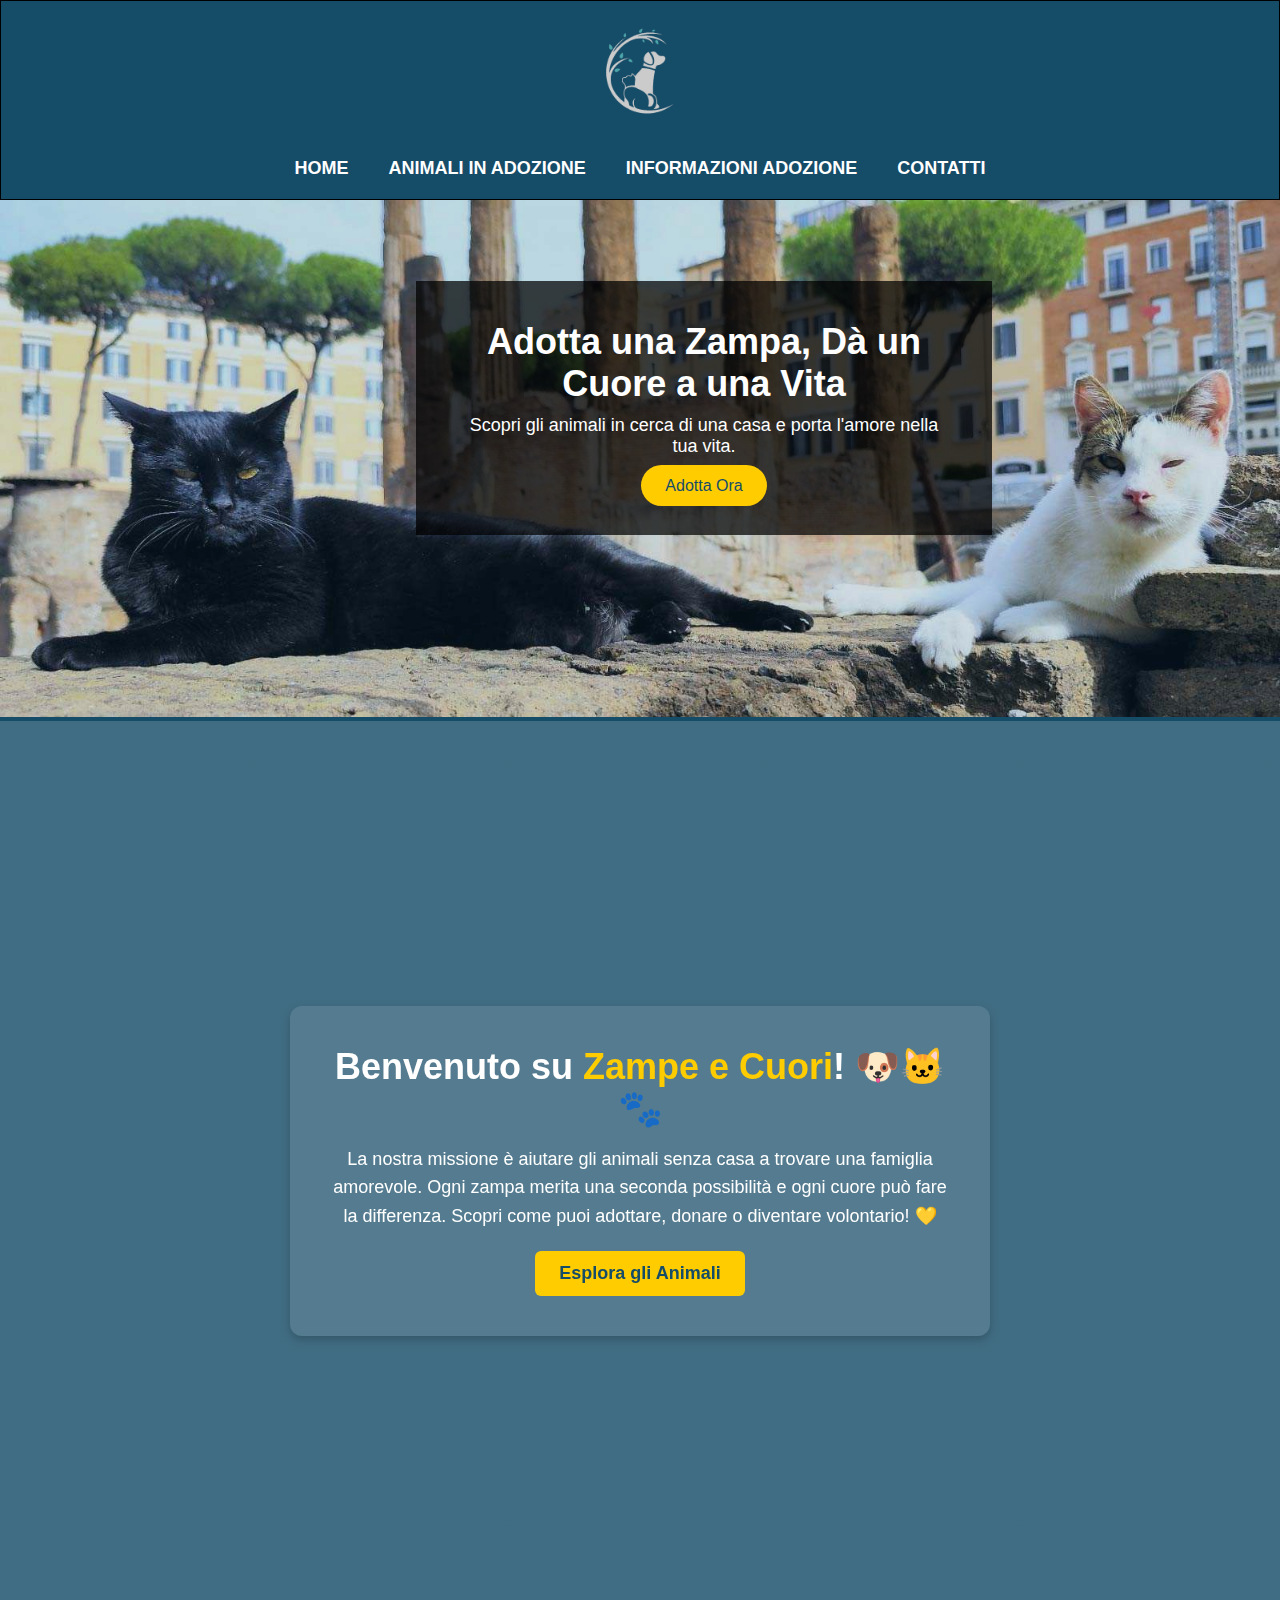
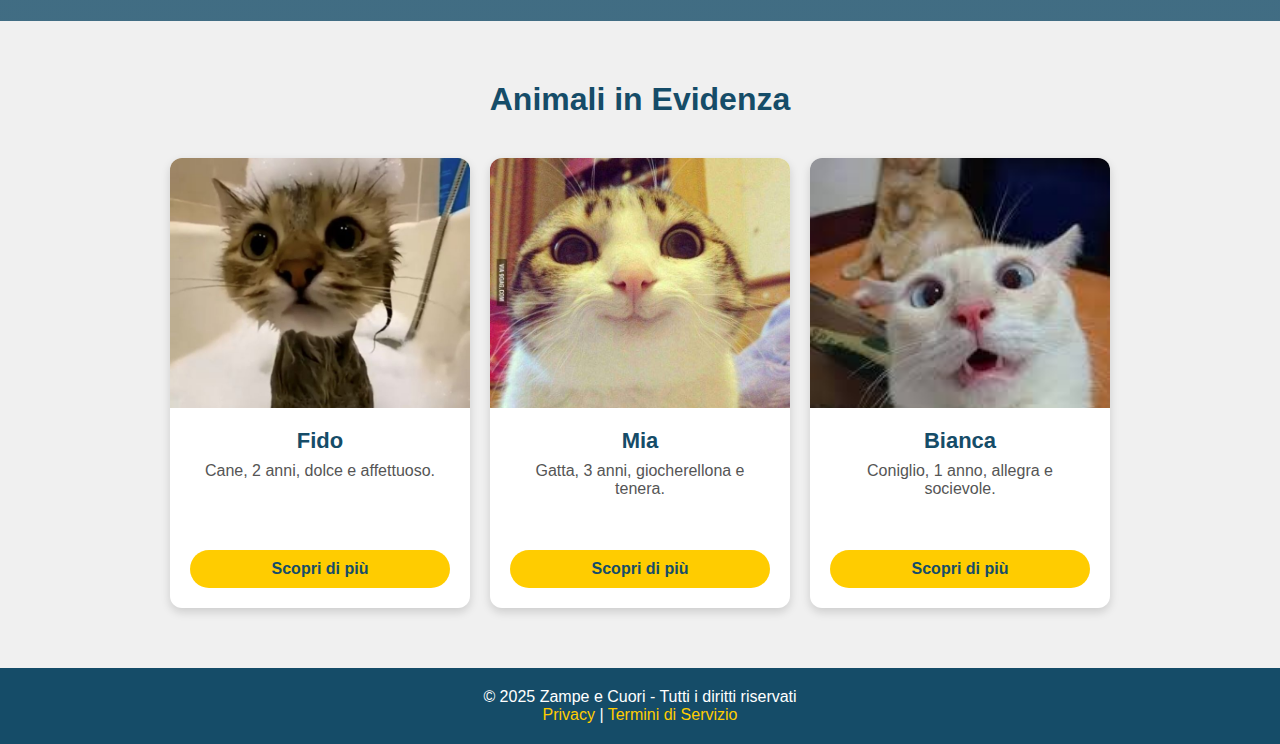
==== Pages/index.html @ 48ae91db "Initial commit" ====
<!DOCTYPE html>
<html lang="it">
<head>
    <meta charset="UTF-8">
    <meta name="viewport" content="width=device-width, initial-scale=1.0">
    <meta http-equiv="X-UA-Compatible" content="ie=edge">
    <link rel="stylesheet" href="../Styles/main.css">

    <title>Zampe e Cuori</title>
</head>
<body>
    <!-- Header Section -->
    <header>
        <div class="logo">
            <img src="../Resources/logo-white.png" alt="Zampe e Cuori Logo">
        </div>
        <nav>
            <ul>
                <li><a href="#">Home</a></li>
                <li><a href="#">Animali in Adozione</a></li>
                <li><a href="#">Informazioni Adozione</a></li>
                <li><a href="#">Contatti</a></li>
            </ul>
        </nav>
    </header>

    <!-- Banner Section -->
    <section class="banner">
        <img src="../Resources/home-banner.jpg" alt="Immagine di banner" class="banner-image">
        <div class="banner-text">
            <h1>Adotta una Zampa, Dà un Cuore a una Vita</h1>
            <p>Scopri gli animali in cerca di una casa e porta l'amore nella tua vita.</p>
            <a href="#" class="btn">Adotta Ora</a>
        </div>
    </section>

    <!-- Welcome Section -->
    <section class="welcome">
        <div class="welcome-content">
            <h2>Benvenuto su <span>Zampe e Cuori</span>! 🐶🐱🐾</h2>
            <p>
                La nostra missione è aiutare gli animali senza casa a trovare una famiglia amorevole. 
                Ogni zampa merita una seconda possibilità e ogni cuore può fare la differenza.  
                Scopri come puoi adottare, donare o diventare volontario! 💛
            </p>
            <a href="#" class="btn">Esplora gli Animali</a>
        </div>
    </section>
    

    <!-- Featured Animals Section -->
    <section class="featured-animals">
        <h2>Animali in Evidenza</h2>
        <div class="animal-container">
            <div class="animal-card">
                <img src="../Resources/animali/79a3168cf52edca304ff32db46e0f888.jpg" alt="Cane in adozione">
                <div class="card-content">
                    <h3>Fido</h3>
                    <p>Cane, 2 anni, dolce e affettuoso.</p>
                    <a href="#">Scopri di più</a>
                </div>
            </div>
    
            <div class="animal-card">
                <img src="../Resources/animali/ba927ff34cd961ce2c184d47e8ead9f6.jpg" alt="Gatto in adozione">
                <div class="card-content">
                    <h3>Mia</h3>
                    <p>Gatta, 3 anni, giocherellona e tenera.</p>
                    <a href="#">Scopri di più</a>
                </div>
            </div>
    
            <div class="animal-card">
                <img src="../Resources/animali/images (1).jpg" alt="Coniglio in adozione">
                <div class="card-content">
                    <h3>Bianca</h3>
                    <p>Coniglio, 1 anno, allegra e socievole.</p>
                    <a href="#">Scopri di più</a>
                </div>
            </div>
        </div>
    </section>
    

    <!-- Footer Section -->
    <footer>
        <p>&copy; 2025 Zampe e Cuori - Tutti i diritti riservati</p>
        <p><a href="#">Privacy</a> | <a href="#">Termini di Servizio</a></p>
    </footer>
</body>
</html>
---- Styles/main.css ----
/* General Styles */
* {
    margin: 0;
    padding: 0;
    box-sizing: border-box;
    font-family: 'Arial', sans-serif;
}

body {
    background-color: #f0f0f0;
    color: #154c68;
}

/* Header Styles */
header {
    background-color: #154c68;
    padding: 20px;
    color: #ffffff;
    display: flex;
    flex-direction: column;
    justify-content: space-between; /* Pushes the divs to the top and bottom */
    align-items: center; /* Centers horizontally */
    height: 200px; /* Adjust as needed */
    border: 1px solid #000; /* Just for visualization */
}


header .logo img {
    
    height: 100px;
}

nav ul {
    list-style: none;
    display: flex;
    justify-content: center;
    margin-top: 10px;
}

nav ul li {
    margin: 0 20px;
}

nav ul li a {
    text-decoration: none;
    color: #ffffff;
    font-size: 18px;
    text-transform: uppercase;
    font-weight: bold;
}

nav ul li a:hover {
    color: #ffcc00;
}

/* Banner Styles */
.banner {
    position: relative;
    width: 100%;
    height: 100%;
    background-color: #154c68;
    overflow: hidden;
}

.banner-image {
    width: 100%;
    height: 200%;
    object-fit: cover;
    opacity: 0.8;
}

.banner-text {
    position: absolute;
    top: 40%;
    left: 55%;
    transform: translate(-50%, -50%);
    text-align: center;
    color: #ffffff;
    background-color: rgba(0, 0, 0, 0.726);
    padding: 40px;
}

.banner-text h1 {
    font-size: 36px;
    margin-bottom: 10px;
}

.banner-text p {
    font-size: 18px;
    margin-bottom: 20px;
}

.banner-text .btn {
    background-color: #ffcc00;
    color: #154c68;
    padding: 12px 24px;
    font-size: 16px;
    text-decoration: none;
    border-radius: 30px;
}

.banner-text .btn:hover {
    background-color: #ff5722;
    color: #ffffff;
}

/* Welcome Section - Fullscreen, Centered & Stylish */
.welcome {
    display: flex;
    align-items: center;
    justify-content: center;
    height: 100vh; /* Fullscreen height */
    background: linear-gradient(rgba(21, 76, 104, 0.8), rgba(21, 76, 104, 0.8)), url('welcome-bg.jpg');
    background-size: cover;
    background-position: center;
    text-align: center;
    color: #ffffff;
    padding: 40px 20px;
}

/* Content Box */
.welcome-content {
    max-width: 700px;
    background: rgba(255, 255, 255, 0.1);
    padding: 40px;
    border-radius: 12px;
    backdrop-filter: blur(5px); /* Frosted glass effect */
    box-shadow: 0 4px 10px rgba(0, 0, 0, 0.2);
}

/* Title */
.welcome-content h2 {
    font-size: 36px;
    margin-bottom: 15px;
}

.welcome-content h2 span {
    color: #ffcc00; /* Highlight the website name */
}

/* Paragraph */
.welcome-content p {
    font-size: 18px;
    line-height: 1.6;
    margin-bottom: 20px;
}

/* Call-to-Action Button */
.welcome-content .btn {
    display: inline-block;
    padding: 12px 24px;
    font-size: 18px;
    background-color: #ffcc00;
    color: #154c68;
    font-weight: bold;
    text-decoration: none;
    border-radius: 6px;
    transition: background 0.3s ease, transform 0.2s ease;
}

.welcome-content .btn:hover {
    background-color: #ff5722;
    color: #ffffff;
    transform: scale(1.05);
}


/* Featured Animals Section */
.featured-animals {
    text-align: center;
    padding: 60px 20px;
    background-color: #f0f0f0;
}

.featured-animals h2 {
    font-size: 32px;
    color: #154c68;
    margin-bottom: 40px;
}

/* Animal Container - Flexbox Layout */
.animal-container {
    display: flex;
    justify-content: center;
    gap: 20px;
    flex-wrap: wrap;
}

/* Animal Card */
.animal-card {
    width: 300px;
    height: 450px; /* Increased height */
    background: #ffffff;
    border-radius: 12px;
    overflow: hidden;
    box-shadow: 0 4px 10px rgba(0, 0, 0, 0.15);
    transition: transform 0.3s ease, box-shadow 0.3s ease;
    cursor: pointer;
    display: flex;
    flex-direction: column;
}

/* Hover Effect */
.animal-card:hover {
    transform: translateY(-8px);
    box-shadow: 0 6px 16px rgba(0, 0, 0, 0.2);
}

/* Animal Image */
.animal-card img {
    width: 100%;
    height: 250px; /* Adjusted height to fit new card size */
    object-fit: cover;
}

/* Card Content */
.card-content {
    flex-grow: 1;
    padding: 20px;
    text-align: center;
    display: flex;
    flex-direction: column;
    justify-content: space-between;
}

.card-content h3 {
    font-size: 22px;
    color: #154c68;
    margin-bottom: 8px;
}

.card-content p {
    font-size: 16px;
    color: #555;
    flex-grow: 1;
    margin-bottom: 12px;
}

/* Button Style */
.card-content a {
    display: inline-block;
    padding: 10px 18px;
    background-color: #ffcc00;
    color: #154c68;
    font-weight: bold;
    text-decoration: none;
    border-radius: 35px;
    transition: background 0.3s ease, color 0.3s ease;
}

.card-content a:hover {
    background-color: #ff5722;
    color: #ffffff;
}


/* Footer Styles */
footer {
    text-align: center;
    padding: 20px;
    background-color: #154c68;
    color: #ffffff;
}

footer a {
    text-decoration: none;
    color: #ffcc00;
}

footer a:hover {
    color: #ff5722;
}
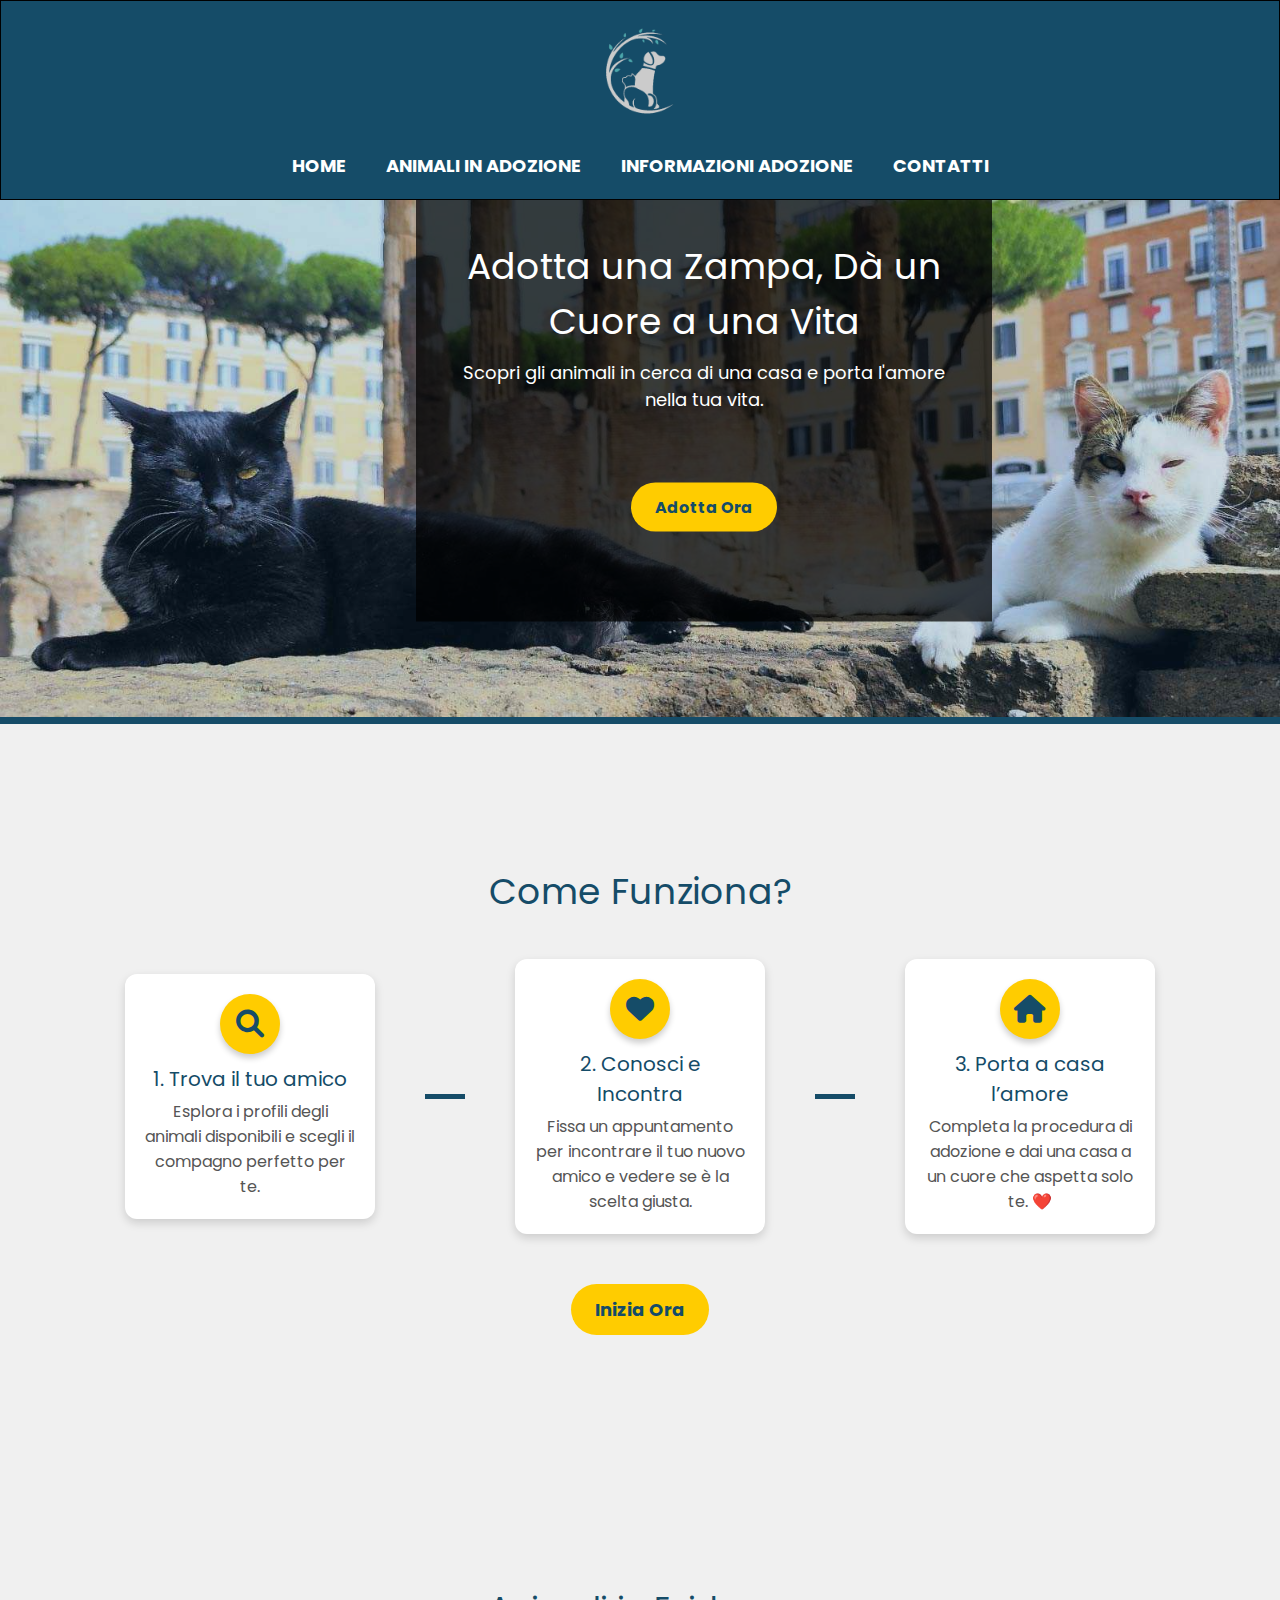
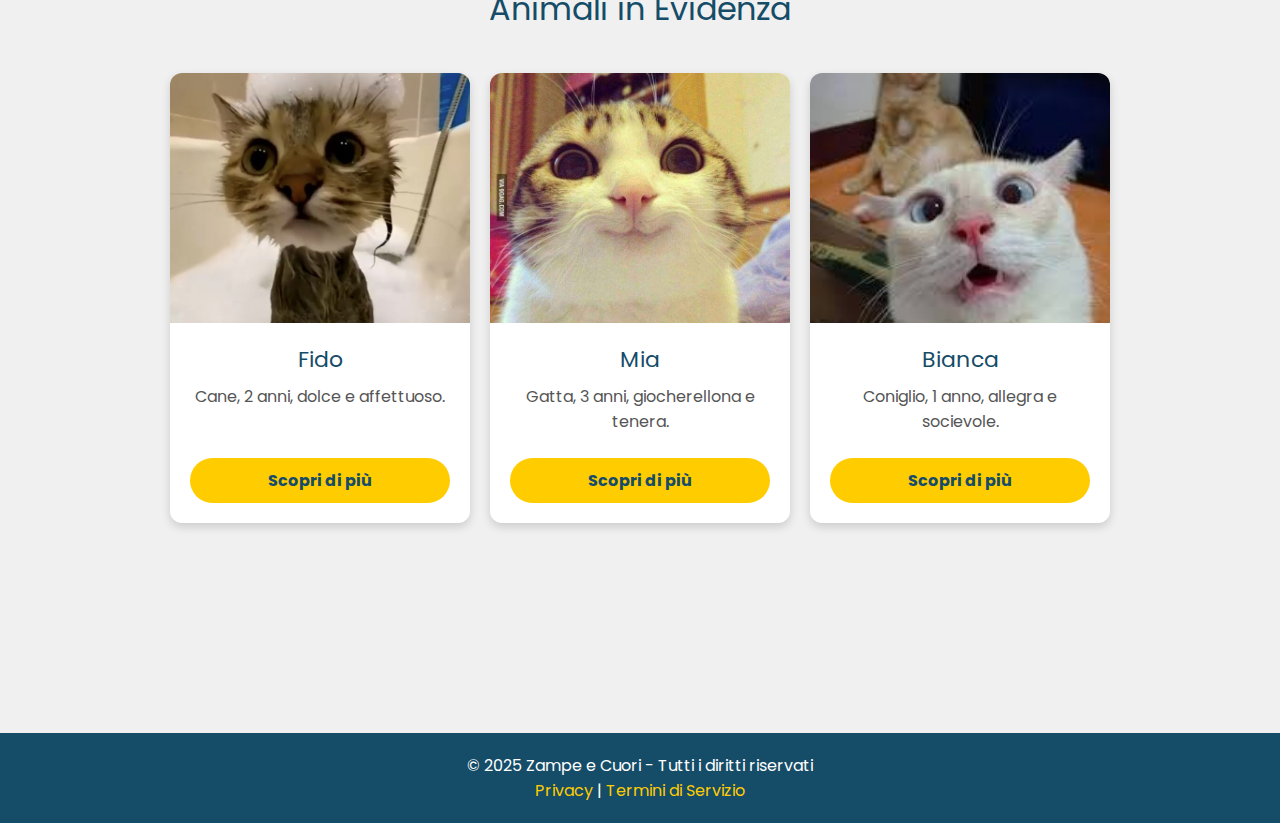
==== commit b316f657: "m" ====
--- a/Pages/index.html
+++ b/Pages/index.html
@@ -7,6 +7,11 @@
     <link rel="stylesheet" href="../Styles/main.css">
 
     <title>Zampe e Cuori</title>
+    <link rel="stylesheet" href="https://cdnjs.cloudflare.com/ajax/libs/font-awesome/6.0.0/css/all.min.css">
+
+    <link rel="preconnect" href="https://fonts.googleapis.com">
+<link rel="preconnect" href="https://fonts.gstatic.com" crossorigin>
+<link href="https://fonts.googleapis.com/css2?family=Poppins:ital,wght@0,100;0,200;0,300;0,400;0,500;0,600;0,700;0,800;0,900;1,100;1,200;1,300;1,400;1,500;1,600;1,700;1,800;1,900&display=swap" rel="stylesheet">
 </head>
 <body>
     <!-- Header Section -->
@@ -35,18 +40,56 @@
     </section>
 
     <!-- Welcome Section -->
-    <section class="welcome">
-        <div class="welcome-content">
-            <h2>Benvenuto su <span>Zampe e Cuori</span>! 🐶🐱🐾</h2>
-            <p>
-                La nostra missione è aiutare gli animali senza casa a trovare una famiglia amorevole. 
-                Ogni zampa merita una seconda possibilità e ogni cuore può fare la differenza.  
-                Scopri come puoi adottare, donare o diventare volontario! 💛
-            </p>
-            <a href="#" class="btn">Esplora gli Animali</a>
+    <section class="adoption-process">
+        <h2>Come Funziona?</h2>
+        <div class="process-container">
+            <!-- Step 1 -->
+            <div class="step-card">
+                <div class="icon">
+                    <i class="fas fa-search"></i>
+                </div>
+                <div class="step-content">
+                    <h3>1. Trova il tuo amico</h3>
+                    <p>Esplora i profili degli animali disponibili e scegli il compagno perfetto per te.</p>
+                </div>
+            </div>
+    
+            <!-- Roadmap line between Step 1 and Step 2 -->
+            <div class="roadmap"></div>  
+    
+            <!-- Step 2 -->
+            <div class="step-card">
+                <div class="icon">
+                    <i class="fas fa-heart"></i>
+                </div>
+                <div class="step-content">
+                    <h3>2. Conosci e Incontra</h3>
+                    <p>Fissa un appuntamento per incontrare il tuo nuovo amico e vedere se è la scelta giusta.</p>
+                </div>
+            </div>
+    
+            <!-- Roadmap line between Step 2 and Step 3 -->
+            <div class="roadmap"></div>  
+    
+            <!-- Step 3 -->
+            <div class="step-card">
+                <div class="icon">
+                    <i class="fas fa-home"></i>
+                </div>
+                <div class="step-content">
+                    <h3>3. Porta a casa l’amore</h3>
+                    <p>Completa la procedura di adozione e dai una casa a un cuore che aspetta solo te. ❤️</p>
+                </div>
+            </div>
         </div>
+        <a href="#" class="btn">Inizia Ora</a>
+        <!-- <div class="welcome-image">
+            <img src="../Resources/vety-person-holding-cat-for-adoption-at-shelter.jpg" alt="Adopt a pet">
+        </div> -->
     </section>
+   
     
+     
 
     <!-- Featured Animals Section -->
     <section class="featured-animals">
--- a/Styles/main.css
+++ b/Styles/main.css
@@ -3,7 +3,9 @@
     margin: 0;
     padding: 0;
     box-sizing: border-box;
-    font-family: 'Arial', sans-serif;
+    font-family: "Poppins", sans-serif;
+  font-weight: 400;
+  font-style: normal;
 }
 
 body {
@@ -104,65 +106,119 @@
     color: #ffffff;
 }
 
-/* Welcome Section - Fullscreen, Centered & Stylish */
-.welcome {
+/* Adoption Process Section */
+.adoption-process {
+    text-align: center;
+    padding: 140px 20px;
+    background-color: #f0f0f0;
+}
+
+.adoption-process h2 {
+    font-size: 36px;
+    color: #154c68;
+    margin-bottom: 40px;
+}
+
+.welcome-image img {
+    width: 50%;
+    border-radius: 12px;
+    box-shadow: 0 4px 10px rgba(0, 0, 0, 0.2);
+}
+
+.btn {
+    display: inline-block;
+    padding: 12px 24px;
+    margin: 50px 10px;
+    font-size: 18px;
+    background-color: #ffcc00;
+    color: #154c68;
+    font-weight: bold;
+    text-decoration: none;
+    border-radius: 35px;
+    transition: background 0.3s ease, transform 0.2s ease;
+}
+
+.btn:hover {
+    background-color: #ff5722;
+    color: #ffffff;
+    transform: scale(1.05);
+}
+
+/* Process Container */
+.process-container {
     display: flex;
     align-items: center;
     justify-content: center;
-    height: 100vh; /* Fullscreen height */
-    background: linear-gradient(rgba(21, 76, 104, 0.8), rgba(21, 76, 104, 0.8)), url('welcome-bg.jpg');
-    background-size: cover;
-    background-position: center;
-    text-align: center;
-    color: #ffffff;
-    padding: 40px 20px;
-}
-
-/* Content Box */
-.welcome-content {
-    max-width: 700px;
-    background: rgba(255, 255, 255, 0.1);
-    padding: 40px;
+    gap: 50px; /* Space between each step */
+    position: relative;
+}
+
+/* Step Card */
+.step-card {
+    width: 250px;
+    background: #ffffff;
+    padding: 20px;
     border-radius: 12px;
-    backdrop-filter: blur(5px); /* Frosted glass effect */
-    box-shadow: 0 4px 10px rgba(0, 0, 0, 0.2);
-}
-
-/* Title */
-.welcome-content h2 {
-    font-size: 36px;
-    margin-bottom: 15px;
-}
-
-.welcome-content h2 span {
-    color: #ffcc00; /* Highlight the website name */
-}
-
-/* Paragraph */
-.welcome-content p {
-    font-size: 18px;
-    line-height: 1.6;
-    margin-bottom: 20px;
-}
-
-/* Call-to-Action Button */
-.welcome-content .btn {
-    display: inline-block;
-    padding: 12px 24px;
-    font-size: 18px;
+    text-align: center;
+    box-shadow: 0 4px 10px rgba(0, 0, 0, 0.15);
+    display: flex;
+    flex-direction: column;
+    align-items: center;
+    position: relative;
+    z-index: 1;
+}
+
+/* Step Icon */
+.icon {
+    width: 60px;
+    height: 60px;
     background-color: #ffcc00;
     color: #154c68;
-    font-weight: bold;
-    text-decoration: none;
-    border-radius: 6px;
-    transition: background 0.3s ease, transform 0.2s ease;
-}
-
-.welcome-content .btn:hover {
-    background-color: #ff5722;
-    color: #ffffff;
-    transform: scale(1.05);
-}
+    border-radius: 50%;
+    display: flex;
+    align-items: center;
+    justify-content: center;
+    font-size: 28px;
+    margin-bottom: 10px;
+    box-shadow: 0 4px 6px rgba(0, 0, 0, 0.2);
+}
+
+/* Step Content */
+.step-content h3 {
+    font-size: 20px;
+    margin-bottom: 5px;
+}
+
+.step-content p {
+    font-size: 16px;
+    color: #555;
+}
+
+/* Roadmap Line (Horizontal) */
+.roadmap {
+    width: 40px;
+    height: 5px;
+    background: #154c68;
+    position: relative;
+}
+
+/* Responsive Design for Small Screens */
+@media (max-width: 768px) {
+    .process-container {
+        flex-direction: column;  /* Stack the cards vertically on smaller screens */
+        gap: 20px;
+    }
+
+    .step-card {
+        width: 80%;  /* Allow cards to be more flexible in size */
+    }
+
+    .roadmap {
+        width: 5px;
+        height: 40px;
+    }
+}
+
 
 
 /* Featured Animals Section */
@@ -184,6 +240,7 @@
     justify-content: center;
     gap: 20px;
     flex-wrap: wrap;
+    margin-bottom: 150px;
 }
 
 /* Animal Card */
